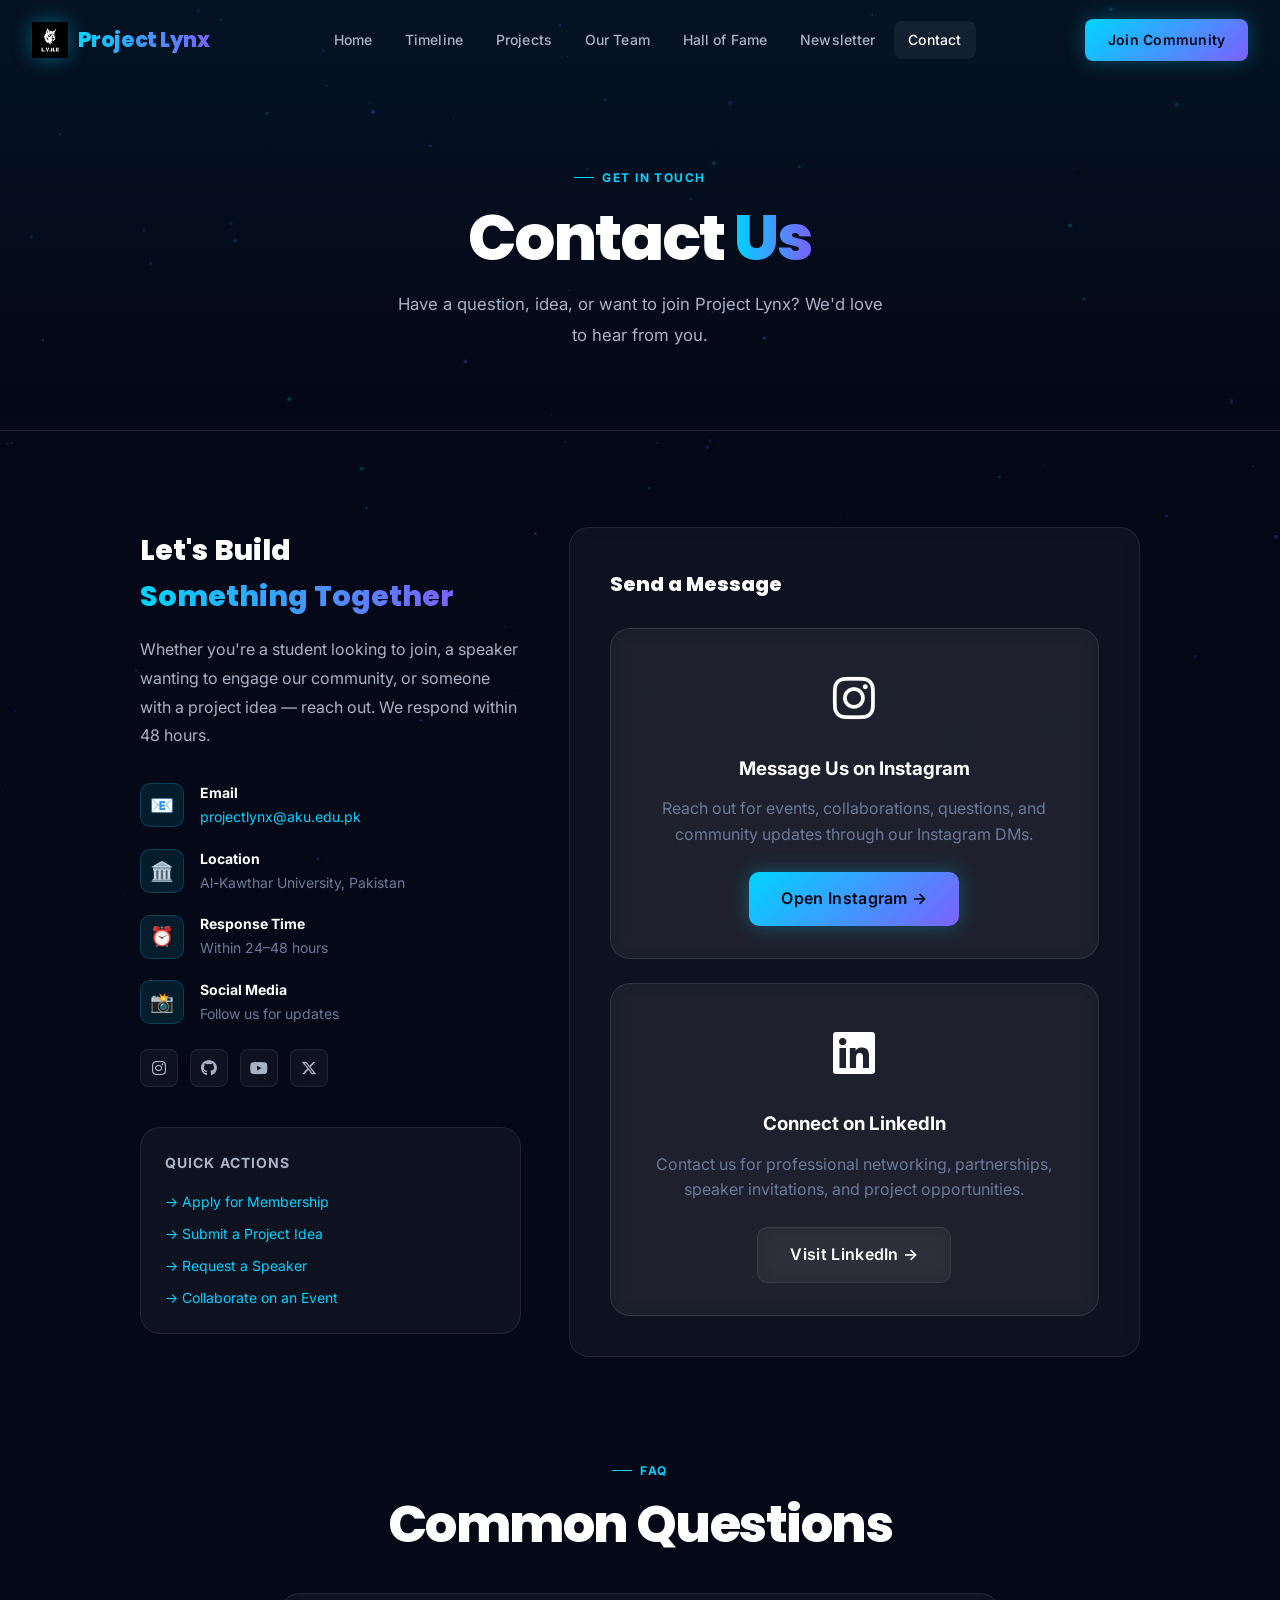
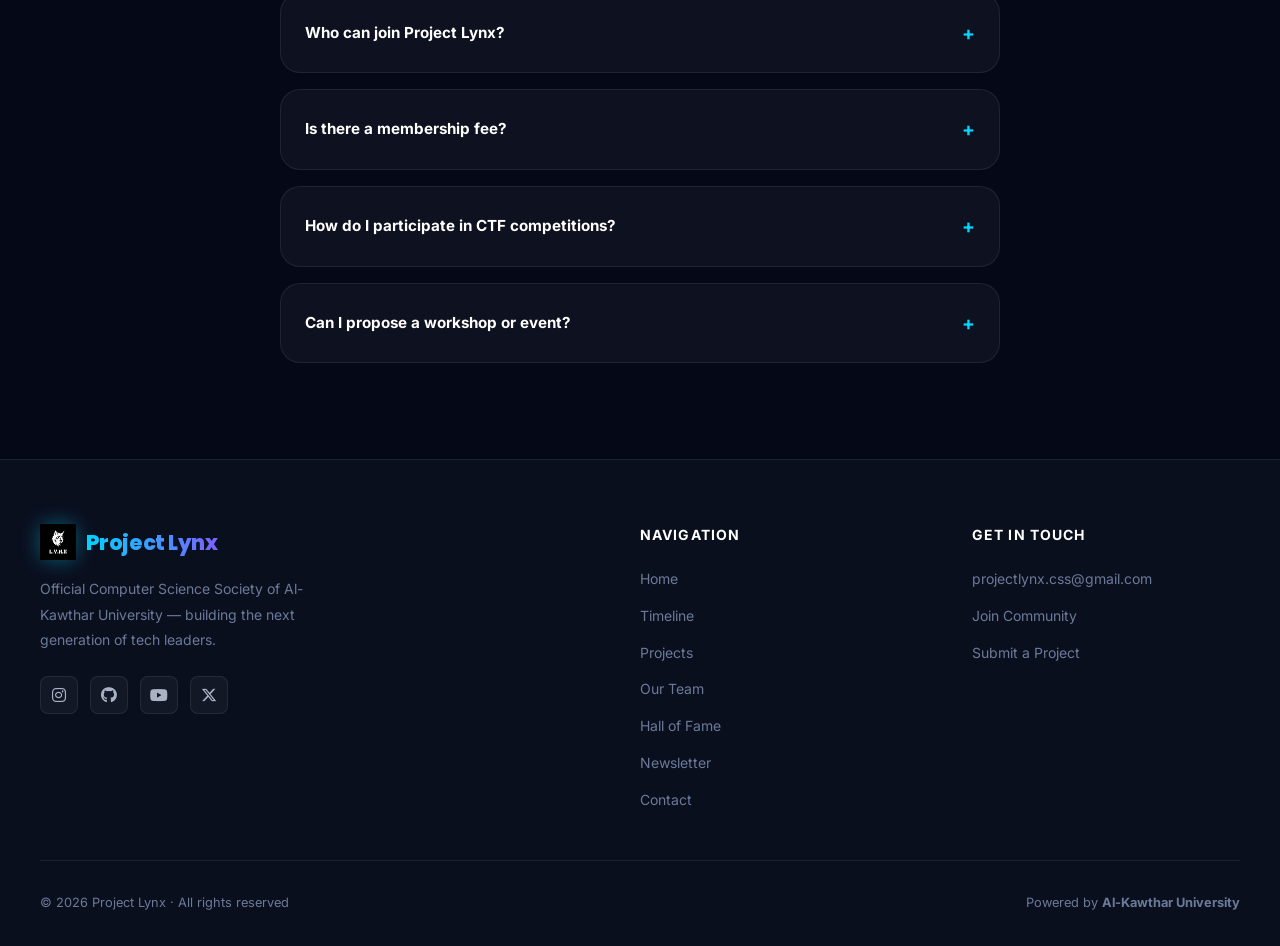
==== contact.html @ b0fbc027 "Add files via upload" ====
<!DOCTYPE html>
<html lang="en">
<head>
  <meta charset="UTF-8" />
  <meta name="viewport" content="width=device-width, initial-scale=1.0" />
  <title>Contact — Project Lynx</title>
  <meta name="description" content="Get in touch with Project Lynx — the official CS Society of Al-Kawthar University. Join the community, pitch a project, or ask a question." />
  <link rel="icon" href="favicon.ico" />
  <link rel="stylesheet" href="css/style.css" />
  <link rel="stylesheet" href="https://cdnjs.cloudflare.com/ajax/libs/font-awesome/6.5.2/css/all.min.css">
</head>
<body>
<canvas id="particles-canvas"></canvas>

<nav class="navbar" role="navigation">
  <a href="index.html" class="nav-logo">
      <div class="logo-icon"><img src="logo.png" alt="LYNX"></div>
    <span class="logo-text">Project Lynx</span></a>
  <div class="nav-links">
    <a href="index.html">Home</a>
    <a href="timeline.html">Timeline</a>
    <a href="projects.html">Projects</a>
    <a href="team.html">Our Team</a>
    <a href="hall-of-fame.html">Hall of Fame</a>
    <a href="newsletter.html">Newsletter</a>
    <a href="contact.html" class="active">Contact</a>
  </div>
  <div class="nav-cta"><a href="contact.html" class="btn btn-primary">Join Community</a></div>
  <button class="nav-toggle" aria-label="Toggle navigation"><span></span><span></span><span></span></button>
</nav>

<div class="nav-mobile">
  <a href="index.html">Home</a>
  <a href="timeline.html">Timeline</a>
  <a href="projects.html">Projects</a>
  <a href="team.html">Our Team</a>
  <a href="hall-of-fame.html">Hall of Fame</a>
  <a href="newsletter.html">Newsletter</a>
  <a href="contact.html">Contact</a>
  <a href="contact.html" class="btn btn-primary" style="margin-top:1rem;">Join Community</a>
</div>

<div class="page-hero">
  <div class="section-label" style="justify-content:center;">Get In Touch</div>
  <h1 class="section-title" style="font-size:clamp(2.5rem,6vw,4rem);">Contact <span class="gradient-text">Us</span></h1>
  <p class="section-desc" style="margin:1rem auto 0;max-width:500px;">Have a question, idea, or want to join Project Lynx? We'd love to hear from you.</p>
</div>

<section class="section">
  <div class="section-inner">
    <div class="contact-grid">

      <!-- Contact Info -->
      <div class="contact-info reveal">
        <h2>Let's Build<br/><span class="gradient-text">Something Together</span></h2>
        <p>Whether you're a student looking to join, a speaker wanting to engage our community, or someone with a project idea — reach out. We respond within 48 hours.</p>

        <div class="contact-item">
          <div class="ci-icon">📧</div>
          <div class="ci-text">
            <strong>Email</strong>
            <span><a href="mailto:projectlynx@aku.edu.pk" style="color:var(--primary);">projectlynx@aku.edu.pk</a></span>
          </div>
        </div>

        <div class="contact-item">
          <div class="ci-icon">🏛️</div>
          <div class="ci-text">
            <strong>Location</strong>
            <span>Al-Kawthar University, Pakistan</span>
          </div>
        </div>

        <div class="contact-item">
          <div class="ci-icon">⏰</div>
          <div class="ci-text">
            <strong>Response Time</strong>
            <span>Within 24–48 hours</span>
          </div>
        </div>

        <div class="contact-item">
          <div class="ci-icon">📸</div>
          <div class="ci-text">
            <strong>Social Media</strong>
            <span>Follow us for updates</span>
          </div>
        </div>

        <div style="display:flex;gap:0.75rem;margin-top:1.5rem;">
   <a href="https://instagram.com/projectlynx.css" class="social-link" aria-label="Instagram">
              <i class="fab fa-instagram"></i>
            </a>
            <a href="https://github.com/projectlynx-css" class="social-link" aria-label="GitHub">
              <i class="fab fa-github"></i>
            </a>
            <a href="https://youtube.com/@projectlynx.css" class="social-link" aria-label="YouTube">
              <i class="fab fa-youtube"></i>
            </a>
            <a href="https://x.com/projectlynx.css" class="social-link" aria-label="X / Twitter">
              <i class="fa-brands fa-x-twitter"></i>
            </a>
        </div>

        <!-- Quick links -->
        <div style="margin-top:2.5rem;padding:1.5rem;background:var(--card);border:1px solid var(--border);border-radius:var(--radius-lg);">
          <h4 style="font-size:0.875rem;font-weight:700;text-transform:uppercase;letter-spacing:0.08em;color:var(--subtext);margin-bottom:1rem;">Quick Actions</h4>
          <div style="display:flex;flex-direction:column;gap:0.6rem;">
            <a href="#" onclick="document.getElementById('department').value='Member Application'; return false;" style="font-size:0.875rem;color:var(--primary);display:flex;align-items:center;gap:0.5rem;">→ Apply for Membership</a>
            <a href="#" onclick="document.getElementById('department').value='Project Proposal'; return false;" style="font-size:0.875rem;color:var(--primary);display:flex;align-items:center;gap:0.5rem;">→ Submit a Project Idea</a>
            <a href="#" onclick="document.getElementById('department').value='Speaker Inquiry'; return false;" style="font-size:0.875rem;color:var(--primary);display:flex;align-items:center;gap:0.5rem;">→ Request a Speaker</a>
            <a href="#" onclick="document.getElementById('department').value='Event Collaboration'; return false;" style="font-size:0.875rem;color:var(--primary);display:flex;align-items:center;gap:0.5rem;">→ Collaborate on an Event</a>
          </div>
        </div>
      </div>

      <!-- Contact Form -->
      <div class="contact-form reveal">
        
        <h3 style="font-family:var(--font-display);font-size:1.25rem;font-weight:800;margin-bottom:1.75rem;">Send a Message</h3>
      <div style="display:grid;grid-template-columns:repeat(auto-fit,minmax(280px,1fr));gap:1.5rem;">

  <!-- Instagram Card -->

  <div style="
    text-align:center;
    padding:2rem;
    border-radius:20px;
    background:rgba(255,255,255,0.03);
    border:1px solid rgba(255,255,255,0.1);
    backdrop-filter:blur(10px);
  ">
    <div style="font-size:3rem;margin-bottom:1rem;">
      <i class="fa-brands fa-instagram"></i>
    </div>


<h3 style="margin-bottom:0.8rem;">
  Message Us on Instagram
</h3>

<p style="color:var(--muted);margin-bottom:1.5rem;line-height:1.6;">
  Reach out for events, collaborations, questions, and community updates through our Instagram DMs.
</p>

<a href="https://instagram.com/projectlynx.css" 
   class="btn btn-primary btn-lg" 
   target="_blank">
  Open Instagram →
</a>


  </div>

  <!-- LinkedIn Card -->

  <div style="
    text-align:center;
    padding:2rem;
    border-radius:20px;
    background:rgba(255,255,255,0.03);
    border:1px solid rgba(255,255,255,0.1);
    backdrop-filter:blur(10px);
  ">
    <div style="font-size:3rem;margin-bottom:1rem;">
      <i class="fa-brands fa-linkedin"></i>
    </div>


<h3 style="margin-bottom:0.8rem;">
  Connect on LinkedIn
</h3>

<p style="color:var(--muted);margin-bottom:1.5rem;line-height:1.6;">
  Contact us for professional networking, partnerships, speaker invitations, and project opportunities.
</p>

<a href="https://linkedin.com/in/projectlynx-css" 
   class="btn btn-secondary btn-lg" 
   target="_blank">
  Visit LinkedIn →
</a>


  </div>

</div>

      </div>

    </div>
  </div>
</section>

<!-- FAQ Section -->
<section class="section" style="padding-top:0;">
  <div class="section-inner">
    <div class="text-center" style="margin-bottom:2.5rem;">
      <div class="section-label">FAQ</div>
      <h2 class="section-title">Common Questions</h2>
    </div>
    <div style="max-width:720px;margin:0 auto;display:flex;flex-direction:column;gap:1rem;">

      <details style="background:var(--card);border:1px solid var(--border);border-radius:var(--radius-lg);padding:1.5rem;cursor:pointer;transition:var(--transition);" class="reveal">
        <summary style="font-weight:700;font-size:0.95rem;list-style:none;display:flex;justify-content:space-between;align-items:center;">Who can join Project Lynx? <span style="color:var(--primary);font-size:1.2rem;">+</span></summary>
        <p style="margin-top:1rem;color:var(--subtext);font-size:0.875rem;line-height:1.8;">Any Al-Kawthar University student interested in computer science, technology, or digital innovation is welcome — from complete beginners to experienced developers.</p>
      </details>

      <details style="background:var(--card);border:1px solid var(--border);border-radius:var(--radius-lg);padding:1.5rem;cursor:pointer;" class="reveal">
        <summary style="font-weight:700;font-size:0.95rem;list-style:none;display:flex;justify-content:space-between;align-items:center;">Is there a membership fee? <span style="color:var(--primary);font-size:1.2rem;">+</span></summary>
        <p style="margin-top:1rem;color:var(--subtext);font-size:0.875rem;line-height:1.8;">Membership is free for all Al-Kawthar University students. Some premium events may have a nominal registration fee to cover logistics.</p>
      </details>

      <details style="background:var(--card);border:1px solid var(--border);border-radius:var(--radius-lg);padding:1.5rem;cursor:pointer;" class="reveal">
        <summary style="font-weight:700;font-size:0.95rem;list-style:none;display:flex;justify-content:space-between;align-items:center;">How do I participate in CTF competitions? <span style="color:var(--primary);font-size:1.2rem;">+</span></summary>
        <p style="margin-top:1rem;color:var(--subtext);font-size:0.875rem;line-height:1.8;">Join Project Lynx and watch our announcements for the next CTF-451 season. No prior experience is needed — we run beginner-friendly workshops before every competition.</p>
      </details>

      <details style="background:var(--card);border:1px solid var(--border);border-radius:var(--radius-lg);padding:1.5rem;cursor:pointer;" class="reveal">
        <summary style="font-weight:700;font-size:0.95rem;list-style:none;display:flex;justify-content:space-between;align-items:center;">Can I propose a workshop or event? <span style="color:var(--primary);font-size:1.2rem;">+</span></summary>
        <p style="margin-top:1rem;color:var(--subtext);font-size:0.875rem;line-height:1.8;">Absolutely! Use the contact form above and select "Event Collaboration" or "Speaker Inquiry." We review all proposals and respond within 48 hours.</p>
      </details>

    </div>
  </div>
</section>

  <!-- FOOTER -->
  <footer class="footer" aria-label="Site footer">
    <div class="footer-inner">
      <div class="footer-top">
        <div class="footer-brand">
          <a href="index.html" class="nav-logo" style="margin-bottom:0.5rem;">
            <div class="logo-icon"><img src="logo.png" alt="LYNX"></div>
            <span class="logo-text">Project Lynx</span>
          </a>
          <p>Official Computer Science Society of Al-Kawthar University — building the next generation of tech leaders.
          </p>
          <div class="social-links" aria-label="Social media links">
            <a href="https://instagram.com/projectlynx.css" class="social-link" aria-label="Instagram">
              <i class="fab fa-instagram"></i>
            </a>
            <a href="https://github.com/projectlynx-css" class="social-link" aria-label="GitHub">
              <i class="fab fa-github"></i>
            </a>
            <a href="https://youtube.com/@projectlynx.css" class="social-link" aria-label="YouTube">
              <i class="fab fa-youtube"></i>
            </a>
            <a href="https://x.com/projectlynx.css" class="social-link" aria-label="X / Twitter">
              <i class="fa-brands fa-x-twitter"></i>
            </a>
          </div>
        </div>
        <div class="footer-col">
          <h4>Navigation</h4>
          <ul>
            <li><a href="index.html">Home</a></li>
            <li><a href="timeline.html">Timeline</a></li>
            <li><a href="projects.html">Projects</a></li>
            <li><a href="team.html">Our Team</a></li>
            <li><a href="hall-of-fame.html">Hall of Fame</a></li>
            <li><a href="newsletter.html">Newsletter</a></li>
            <li><a href="contact.html">Contact</a></li>
          </ul>
        </div>
        <div class="footer-col">
          <h4>Get In Touch</h4>
          <ul>
            <li><a href="mailto:projectlynx.css@gmail.com">projectlynx.css@gmail.com</a></li>
            <li><a href="contact.html">Join Community</a></li>
            <li><a href="contact.html">Submit a Project</a></li>
          </ul>
        </div>
      </div>
      <div class="footer-bottom">
        <p>© 2026 Project Lynx · All rights reserved</p>
        <p>Powered by <strong>Al-Kawthar University</strong></p>
      </div>
    </div>
  </footer>

  <script src="js/script.js"></script>
</body>

</html>
---- css/style.css ----
@import url('https://fonts.googleapis.com/css2?family=Inter:wght@300;400;500;600;700;800;900&family=Poppins:wght@300;400;500;600;700;800;900&display=swap');

/* ===== CSS VARIABLES ===== */
:root {
  --primary: #00D4FF;
  --secondary: #7B61FF;
  --accent: #00FFC8;
  --bg: #050816;
  --bg-2: #0a0f1e;
  --bg-3: #0d1530;
  --card: rgba(255, 255, 255, 0.04);
  --card-hover: rgba(255, 255, 255, 0.08);
  --border: rgba(255, 255, 255, 0.08);
  --border-hover: rgba(0, 212, 255, 0.3);
  --text: #FFFFFF;
  --subtext: #AAB3C5;
  --muted: #6b7a99;
  --font-main: 'Inter', sans-serif;
  --font-display: 'Poppins', sans-serif;
  --radius: 12px;
  --radius-lg: 20px;
  --shadow-glow: 0 0 40px rgba(0, 212, 255, 0.15);
  --shadow-purple: 0 0 40px rgba(123, 97, 255, 0.15);
  --transition: all 0.3s cubic-bezier(0.4, 0, 0.2, 1);
}

/* ===== RESET & BASE ===== */
*, *::before, *::after { box-sizing: border-box; margin: 0; padding: 0; }

html { scroll-behavior: smooth; font-size: 16px; }

body {
  font-family: var(--font-main);
  background-color: var(--bg);
  color: var(--text);
  line-height: 1.6;
  overflow-x: hidden;
  -webkit-font-smoothing: antialiased;
}

::selection { background: rgba(0, 212, 255, 0.3); color: var(--text); }

a { 
  text-decoration: none; color: inherit;
 }
img { max-width: 100%; display: block; }
ul { list-style: none; }

/* ===== SCROLLBAR ===== */
::-webkit-scrollbar { width: 6px; }
::-webkit-scrollbar-track { background: var(--bg); }
::-webkit-scrollbar-thumb { background: var(--secondary); border-radius: 3px; }

/* ===== PARTICLES CANVAS ===== */
#particles-canvas {
  position: fixed;
  top: 0; left: 0;
  width: 100%; height: 100%;
  pointer-events: none;
  z-index: 0;
  opacity: 0.4;
}

/* ===== NAVBAR ===== */
.navbar {
  position: fixed;
  top: 0; left: 0; right: 0;
  z-index: 1000;
  padding: 1.2rem 2rem;
  display: flex;
  align-items: center;
  justify-content: space-between;
  transition: var(--transition);
}

.navbar.scrolled {
  background: rgba(5, 8, 22, 0.85);
  backdrop-filter: blur(20px);
  -webkit-backdrop-filter: blur(20px);
  border-bottom: 1px solid var(--border);
  padding: 0.8rem 2rem;
  box-shadow: 0 4px 30px rgba(0, 0, 0, 0.4);
}

.nav-logo {
  display: flex;
  align-items: center;
  gap: 0.6rem;
  font-family: var(--font-display);
  font-weight: 800;
  font-size: 1.3rem;
  letter-spacing: -0.02em;
}

.logo-icon {
  width: 36px; height: 36px;
  background: linear-gradient(135deg, var(--primary), var(--secondary));
  border-radius: 8px;
  display: flex;
  align-items: center;
  justify-content: center;
  font-size: 1.1rem;
  box-shadow: 0 0 20px rgba(0, 212, 255, 0.4);
}

.logo-text { background: linear-gradient(90deg, var(--primary), var(--secondary)); -webkit-background-clip: text; -webkit-text-fill-color: transparent; background-clip: text; }

.nav-links {
  display: flex;
  align-items: center;
  gap: 0.25rem;
}

.nav-links a {
  padding: 0.5rem 0.9rem;
  border-radius: 8px;
  font-size: 0.875rem;
  font-weight: 500;
  color: var(--subtext);
  transition: var(--transition);
  letter-spacing: 0.01em;
}

.nav-links a:hover, .nav-links a.active {
  color: var(--text);
  background: rgba(255, 255, 255, 0.06);
}

.nav-cta {
  display: flex;
  align-items: center;
  gap: 1rem;
}

.btn { display: inline-flex; align-items: center; justify-content: center; gap: 0.5rem; padding: 0.6rem 1.4rem; border-radius: 8px; font-weight: 600; font-size: 0.875rem; cursor: pointer; transition: var(--transition); border: none; font-family: var(--font-main); letter-spacing: 0.02em; }

.btn-primary {
  background: linear-gradient(135deg, var(--primary), var(--secondary));
  color: var(--bg);
  box-shadow: 0 0 20px rgba(0, 212, 255, 0.3);
}
.btn-primary:hover { transform: translateY(-2px); box-shadow: 0 0 30px rgba(0, 212, 255, 0.5); }

.btn-secondary { background: var(--card); color: var(--text); border: 1px solid var(--border); backdrop-filter: blur(10px); }
.btn-secondary:hover { background: var(--card-hover); border-color: var(--border-hover); transform: translateY(-2px); }

.btn-outline { background: transparent; color: var(--primary); border: 1px solid var(--primary); }
.btn-outline:hover { background: rgba(0, 212, 255, 0.1); transform: translateY(-2px); }

.btn-lg { padding: 0.9rem 2rem; font-size: 1rem; border-radius: 10px; }
.btn-sm { padding: 0.4rem 0.9rem; font-size: 0.8rem; }

/* Hamburger */
.nav-toggle { display: none; flex-direction: column; gap: 5px; cursor: pointer; padding: 4px; z-index: 1001; }
.nav-toggle span { width: 24px; height: 2px; background: var(--text); border-radius: 2px; transition: var(--transition); display: block; }
.nav-toggle.active span:nth-child(1) { transform: rotate(45deg) translate(5px, 5px); }
.nav-toggle.active span:nth-child(2) { opacity: 0; }
.nav-toggle.active span:nth-child(3) { transform: rotate(-45deg) translate(5px, -5px); }

.nav-mobile {
  display: none;
  position: fixed;
  top: 0; left: 0; right: 0; bottom: 0;
  background: rgba(5, 8, 22, 0.97);
  backdrop-filter: blur(20px);
  z-index: 999;
  flex-direction: column;
  align-items: center;
  justify-content: center;
  gap: 1.5rem;
  padding: 2rem;
}
.nav-mobile.open { display: flex; }
.nav-mobile a { font-size: 1.5rem; font-weight: 600; color: var(--subtext); transition: var(--transition); }
.nav-mobile a:hover { color: var(--primary); }

/* ===== HERO ===== */
.hero {
  position: relative;
  min-height: 100vh;
  display: flex;
  align-items: center;
  justify-content: center;
  overflow: hidden;
  padding: 8rem 2rem 4rem;
}

.hero-bg {
  position: absolute;
  inset: 0;
  z-index: 1;
}

.hero-gradient {
  position: absolute;
  inset: 0;
  background:
    radial-gradient(ellipse 80% 60% at 50% 0%, rgba(0, 212, 255, 0.12) 0%, transparent 60%),
    radial-gradient(ellipse 50% 50% at 80% 50%, rgba(123, 97, 255, 0.1) 0%, transparent 50%),
    radial-gradient(ellipse 50% 50% at 20% 80%, rgba(0, 255, 200, 0.06) 0%, transparent 50%);
}

.hero-grid {
  position: absolute;
  inset: 0;
  background-image:
    linear-gradient(rgba(0, 212, 255, 0.03) 1px, transparent 1px),
    linear-gradient(90deg, rgba(0, 212, 255, 0.03) 1px, transparent 1px);
  background-size: 60px 60px;
  mask-image: radial-gradient(ellipse 80% 70% at 50% 50%, black 0%, transparent 100%);
}

.hero-content {
  position: relative;
  z-index: 2;
  text-align: center;
  max-width: 900px;
  margin: 0 auto;
}

.hero-badge {
  display: inline-flex;
  align-items: center;
  gap: 0.5rem;
  padding: 0.4rem 1rem;
  background: rgba(0, 212, 255, 0.1);
  border: 1px solid rgba(0, 212, 255, 0.25);
  border-radius: 100px;
  font-size: 0.8rem;
  font-weight: 600;
  color: var(--primary);
  letter-spacing: 0.06em;
  text-transform: uppercase;
  margin-bottom: 2rem;
}

.hero-badge span { width: 6px; height: 6px; background: var(--primary); border-radius: 50%; animation: pulse 2s infinite; }

.hero-title {
  font-family: var(--font-display);
  font-size: clamp(3.5rem, 10vw, 7.5rem);
  font-weight: 900;
  line-height: 0.95;
  letter-spacing: -0.04em;
  margin-bottom: 1.5rem;
}

.hero-title .gradient-text {
  background: linear-gradient(90deg, var(--primary) 0%, var(--secondary) 50%, var(--accent) 100%);
  -webkit-background-clip: text;
  -webkit-text-fill-color: transparent;
  background-clip: text;
}

.hero-subtitle {
  font-size: 1.1rem;
  font-weight: 500;
  color: var(--primary);
  letter-spacing: 0.08em;
  text-transform: uppercase;
  margin-bottom: 1.2rem;
}

.hero-desc {
  font-size: 1.05rem;
  color: var(--subtext);
  max-width: 640px;
  margin: 0 auto 2.5rem;
  line-height: 1.8;
}

.hero-buttons { display: flex; gap: 1rem; justify-content: center; flex-wrap: wrap; margin-bottom: 4rem; }

.hero-stats {
  display: flex;
  gap: 3rem;
  justify-content: center;
  flex-wrap: wrap;
  padding-top: 2rem;
  border-top: 1px solid var(--border);
}

.hero-stat { text-align: center; }
.hero-stat .stat-num { font-family: var(--font-display); font-size: 2rem; font-weight: 800; color: var(--primary); }
.hero-stat .stat-label { font-size: 0.8rem; color: var(--muted); text-transform: uppercase; letter-spacing: 0.08em; }

/* ===== SECTION COMMONS ===== */
.section { position: relative; z-index: 1; padding: 6rem 2rem; }
.section-inner { max-width: 1200px; margin: 0 auto; }

.section-label {
  display: inline-flex;
  align-items: center;
  gap: 0.5rem;
  font-size: 0.75rem;
  font-weight: 700;
  letter-spacing: 0.12em;
  text-transform: uppercase;
  color: var(--primary);
  margin-bottom: 1rem;
}
.section-label::before { content: ''; width: 20px; height: 1px; background: var(--primary); }

.section-title {
  font-family: var(--font-display);
  font-size: clamp(2rem, 5vw, 3.2rem);
  font-weight: 800;
  line-height: 1.1;
  letter-spacing: -0.03em;
  margin-bottom: 1rem;
}

.section-desc { font-size: 1.05rem; color: var(--subtext); max-width: 600px; line-height: 1.8; }
.text-center { text-align: center; }
.text-center .section-desc { margin: 0 auto; }
.text-center .section-label { margin: 0 auto 1rem; }

.gradient-text { background: linear-gradient(90deg, var(--primary), var(--secondary)); -webkit-background-clip: text; -webkit-text-fill-color: transparent; background-clip: text; }

/* ===== GLASS CARD ===== */
.glass-card {
  background: var(--card);
  border: 1px solid var(--border);
  border-radius: var(--radius-lg);
  backdrop-filter: blur(10px);
  -webkit-backdrop-filter: blur(10px);
  transition: var(--transition);
  overflow: hidden;
}

.glass-card:hover {
  background: var(--card-hover);
  border-color: var(--border-hover);
  transform: translateY(-4px);
  box-shadow: var(--shadow-glow);
}

/* ===== ABOUT SECTION ===== */
.about-grid { display: grid; grid-template-columns: 1fr 1fr; gap: 4rem; align-items: center; }
.about-text p { color: var(--subtext); line-height: 1.9; margin-bottom: 1.2rem; font-size: 1.02rem; }
.about-visual { position: relative; }

.about-card {
  padding: 2rem;
  background: var(--card);
  border: 1px solid var(--border);
  border-radius: var(--radius-lg);
  backdrop-filter: blur(10px);
}

.about-icon-grid { display: grid; grid-template-columns: 1fr 1fr; gap: 1rem; }

.about-icon-item {
  display: flex;
  align-items: center;
  gap: 0.8rem;
  padding: 1rem;
  background: rgba(255, 255, 255, 0.03);
  border: 1px solid var(--border);
  border-radius: var(--radius);
  font-size: 0.875rem;
  font-weight: 500;
  transition: var(--transition);
}
.about-icon-item:hover { border-color: var(--border-hover); background: rgba(0, 212, 255, 0.05); }
.about-icon-item .icon { font-size: 1.4rem; }

/* ===== VISION MISSION ===== */
.vm-grid { display: grid; grid-template-columns: 1fr 1fr; gap: 1.5rem; }

.vm-card {
  padding: 2.5rem;
  position: relative;
  overflow: hidden;
}

.vm-card::before {
  content: '';
  position: absolute;
  top: 0; left: 0; right: 0;
  height: 3px;
}

.vm-card.vision::before { background: linear-gradient(90deg, var(--primary), var(--secondary)); }
.vm-card.mission::before { background: linear-gradient(90deg, var(--secondary), var(--accent)); }

.vm-icon { font-size: 2.5rem; margin-bottom: 1.2rem; }
.vm-card h3 { font-family: var(--font-display); font-size: 1.4rem; font-weight: 700; margin-bottom: 1rem; }
.vm-card p { color: var(--subtext); line-height: 1.8; }

/* ===== EVENT SECTION ===== */
.event-card {
  display: grid;
  grid-template-columns: 1fr 1fr;
  gap: 0;
  border-radius: var(--radius-lg);
  overflow: hidden;
  background: var(--card);
  border: 1px solid var(--border);
  max-width: 900px;
  margin: 0 auto;
  position: relative;
}

.event-card::before {
  content: '';
  position: absolute;
  inset: 0;
  background: linear-gradient(135deg, rgba(0, 212, 255, 0.05), rgba(123, 97, 255, 0.05));
  pointer-events: none;
}

.event-info { padding: 3rem; }
.event-badge {
  display: inline-flex;
  align-items: center;
  gap: 0.4rem;
  padding: 0.3rem 0.8rem;
  background: rgba(0, 255, 200, 0.1);
  border: 1px solid rgba(0, 255, 200, 0.3);
  border-radius: 100px;
  font-size: 0.75rem;
  font-weight: 700;
  color: var(--accent);
  letter-spacing: 0.06em;
  text-transform: uppercase;
  margin-bottom: 1.2rem;
}
.event-badge::before { content: ''; width: 6px; height: 6px; background: var(--accent); border-radius: 50%; animation: pulse 1.5s infinite; }

.event-info h2 { font-family: var(--font-display); font-size: 1.8rem; font-weight: 800; margin-bottom: 1rem; line-height: 1.2; }
.event-meta { display: flex; flex-direction: column; gap: 0.5rem; margin-bottom: 1.5rem; }
.event-meta-item { display: flex; align-items: center; gap: 0.5rem; font-size: 0.875rem; color: var(--subtext); }
.event-meta-item .mi { color: var(--primary); font-size: 1rem; }

.event-topics { display: flex; flex-wrap: wrap; gap: 0.5rem; margin-bottom: 2rem; }
.topic-tag { padding: 0.3rem 0.8rem; background: rgba(123, 97, 255, 0.1); border: 1px solid rgba(123, 97, 255, 0.25); border-radius: 100px; font-size: 0.78rem; font-weight: 600; color: #a89dff; }

.event-visual {
  background: linear-gradient(135deg, rgba(0, 212, 255, 0.08), rgba(123, 97, 255, 0.12));
  padding: 3rem 2rem;
  display: flex;
  flex-direction: column;
  align-items: center;
  justify-content: center;
  gap: 1.5rem;
  border-left: 1px solid var(--border);
}

.countdown-label { font-size: 0.75rem; font-weight: 700; letter-spacing: 0.1em; text-transform: uppercase; color: var(--muted); }

.countdown { display: grid; grid-template-columns: repeat(4, 1fr); gap: 0.75rem; }

.countdown-item {
  text-align: center;
  background: rgba(0, 0, 0, 0.3);
  border: 1px solid var(--border);
  border-radius: var(--radius);
  padding: 0.75rem 0.5rem;
}

.countdown-item .num {
  font-family: var(--font-display);
  font-size: 2rem;
  font-weight: 800;
  color: var(--primary);
  display: block;
  line-height: 1;
}

.countdown-item .unit { font-size: 0.65rem; color: var(--muted); text-transform: uppercase; letter-spacing: 0.08em; margin-top: 0.25rem; display: block; }

/* ===== DOMAINS ===== */
.domains-grid { display: grid; grid-template-columns: repeat(3, 1fr); gap: 1.2rem; }

.domain-card {
  padding: 2rem;
  background: var(--card);
  border: 1px solid var(--border);
  border-radius: var(--radius-lg);
  transition: var(--transition);
  cursor: default;
  position: relative;
  overflow: hidden;
}

.domain-card::after {
  content: '';
  position: absolute;
  bottom: 0; left: 0; right: 0;
  height: 2px;
  background: linear-gradient(90deg, var(--primary), var(--secondary));
  transform: scaleX(0);
  transition: var(--transition);
  transform-origin: left;
}

.domain-card:hover::after { transform: scaleX(1); }

.domain-card:hover {
  background: var(--card-hover);
  border-color: var(--border-hover);
  transform: translateY(-6px);
  box-shadow: 0 20px 60px rgba(0, 212, 255, 0.1);
}

.domain-icon { font-size: 2.4rem; margin-bottom: 1rem; }
.domain-card h3 { font-family: var(--font-display); font-size: 1.15rem; font-weight: 700; margin-bottom: 0.75rem; }
.domain-tags { display: flex; flex-wrap: wrap; gap: 0.4rem; }
.domain-tag { font-size: 0.75rem; color: var(--muted); padding: 0.2rem 0.6rem; background: rgba(255,255,255,0.03); border: 1px solid var(--border); border-radius: 100px; }

/* ===== PROJECTS ===== */
.projects-grid { display: grid; grid-template-columns: repeat(2, 1fr); gap: 1.5rem; }

.project-card {
  background: var(--card);
  border: 1px solid var(--border);
  border-radius: var(--radius-lg);
  overflow: hidden;
  transition: var(--transition);
}
.project-card:hover { border-color: var(--border-hover); transform: translateY(-4px); box-shadow: var(--shadow-glow); }

.project-thumb {
  height: 200px;
  background: linear-gradient(135deg, rgba(0, 212, 255, 0.08), rgba(123, 97, 255, 0.12));
  display: flex;
  align-items: center;
  justify-content: center;
  font-size: 4rem;
  border-bottom: 1px solid var(--border);
  position: relative;
  overflow: hidden;
}

.project-thumb::before {
  content: '';
  position: absolute;
  inset: 0;
  background: linear-gradient(135deg, transparent 60%, rgba(0,212,255,0.05));
}

.project-body { padding: 1.75rem; }
.project-body h3 { font-family: var(--font-display); font-size: 1.15rem; font-weight: 700; margin-bottom: 0.5rem; }
.project-body p { font-size: 0.875rem; color: var(--subtext); line-height: 1.7; margin-bottom: 1.2rem; }
.project-stack { display: flex; flex-wrap: wrap; gap: 0.4rem; margin-bottom: 1.2rem; }
.stack-badge { font-size: 0.72rem; font-weight: 600; padding: 0.2rem 0.6rem; border-radius: 100px; }
.stack-badge.py { background: rgba(0,212,255,0.1); color: var(--primary); border: 1px solid rgba(0,212,255,0.2); }
.stack-badge.js { background: rgba(123,97,255,0.1); color: #a89dff; border: 1px solid rgba(123,97,255,0.2); }
.stack-badge.ac { background: rgba(0,255,200,0.1); color: var(--accent); border: 1px solid rgba(0,255,200,0.2); }

/* ===== STATS ===== */
.stats-section {
  padding: 5rem 2rem;
  background: linear-gradient(180deg, transparent, rgba(0,212,255,0.03), transparent);
  border-top: 1px solid var(--border);
  border-bottom: 1px solid var(--border);
}

.stats-grid { display: grid; grid-template-columns: repeat(5, 1fr); gap: 2rem; max-width: 1100px; margin: 0 auto; }

.stat-item { text-align: center; }
.stat-num-big {
  font-family: var(--font-display);
  font-size: 3.2rem;
  font-weight: 900;
  background: linear-gradient(135deg, var(--primary), var(--secondary));
  -webkit-background-clip: text;
  -webkit-text-fill-color: transparent;
  background-clip: text;
  line-height: 1;
  margin-bottom: 0.5rem;
}
.stat-label-big { font-size: 0.875rem; color: var(--subtext); font-weight: 500; }

/* ===== ACHIEVEMENT BANNER ===== */
.achievement-banner {
  background: linear-gradient(135deg, rgba(0, 212, 255, 0.08), rgba(123, 97, 255, 0.08));
  border: 1px solid rgba(0, 212, 255, 0.2);
  border-radius: var(--radius-lg);
  padding: 3rem;
  text-align: center;
  position: relative;
  overflow: hidden;
  max-width: 800px;
  margin: 0 auto;
}

.achievement-banner::before {
  content: '';
  position: absolute;
  top: -50%;
  left: 50%;
  transform: translateX(-50%);
  width: 400px;
  height: 300px;
  background: radial-gradient(ellipse, rgba(0, 212, 255, 0.12), transparent 70%);
  pointer-events: none;
}

.achievement-emoji { font-size: 3rem; margin-bottom: 1rem; display: block; }
.achievement-banner h2 { font-family: var(--font-display); font-size: 1.8rem; font-weight: 800; margin-bottom: 0.5rem; }
.achievement-banner p { color: var(--subtext); margin-bottom: 2rem; }
.achievement-stats { display: flex; justify-content: center; gap: 3rem; flex-wrap: wrap; }
.ach-stat { text-align: center; }
.ach-num { font-family: var(--font-display); font-size: 2rem; font-weight: 800; color: var(--accent); }
.ach-label { font-size: 0.8rem; color: var(--muted); }

/* ===== FOOTER ===== */
.footer {
  background: var(--bg-2);
  border-top: 1px solid var(--border);
  padding: 4rem 2rem 2rem;
  position: relative;
  z-index: 1;
}

.footer-inner { max-width: 1200px; margin: 0 auto; }

.footer-top {
  display: grid;
  grid-template-columns: 2fr 1fr 1fr;
  gap: 4rem;
  margin-bottom: 3rem;
}

.footer-brand p { color: var(--muted); font-size: 0.875rem; line-height: 1.8; margin: 1rem 0 1.5rem; max-width: 300px; }

.social-links { display: flex; gap: 0.75rem; }
.social-link {
  width: 38px; height: 38px;
  background: var(--card);
  border: 1px solid var(--border);
  border-radius: 8px;
  display: flex;
  align-items: center;
  justify-content: center;
  font-size: 1rem;
  transition: var(--transition);
  color: var(--subtext);
}
.social-link:hover { background: rgba(0, 212, 255, 0.1); border-color: rgba(0, 212, 255, 0.3); color: var(--primary); transform: translateY(-2px); }

.footer-col h4 { font-weight: 700; font-size: 0.875rem; margin-bottom: 1.2rem; color: var(--text); text-transform: uppercase; letter-spacing: 0.08em; }
.footer-col ul { display: flex; flex-direction: column; gap: 0.7rem; }
.footer-col ul li a { font-size: 0.875rem; color: var(--muted); transition: var(--transition); }
.footer-col ul li a:hover { color: var(--primary); }

.footer-bottom { border-top: 1px solid var(--border); padding-top: 2rem; display: flex; justify-content: space-between; align-items: center; flex-wrap: wrap; gap: 1rem; }
.footer-bottom p { font-size: 0.8rem; color: var(--muted); }
.footer-bottom a { color: var(--primary); }

/* ===== TIMELINE PAGE ===== */
.page-hero {
  padding: 10rem 2rem 5rem;
  text-align: center;
  background: linear-gradient(180deg, rgba(0,212,255,0.06), transparent);
  border-bottom: 1px solid var(--border);
  position: relative;
  z-index: 1;
}

.timeline-wrapper { position: relative; max-width: 800px; margin: 0 auto; padding: 2rem 0; }

.timeline-line {
  position: absolute;
  left: 50%;
  top: 0; bottom: 0;
  width: 2px;
  background: linear-gradient(180deg, var(--primary), var(--secondary), var(--accent));
  transform: translateX(-50%);
  opacity: 0.4;
}

.timeline-item {
  position: relative;
  display: grid;
  grid-template-columns: 1fr auto 1fr;
  gap: 0;
  margin-bottom: 3rem;
  align-items: start;
}

.timeline-item:nth-child(even) .tl-content { grid-column: 3; grid-row: 1; }
.timeline-item:nth-child(even) .tl-dot { grid-column: 2; }
.timeline-item:nth-child(even) .tl-spacer { grid-column: 1; }

.tl-spacer { min-height: 1px; }

.tl-dot {
  width: 16px; height: 16px;
  background: var(--bg);
  border: 2px solid var(--primary);
  border-radius: 50%;
  margin: 1.5rem 1.5rem 0;
  position: relative;
  z-index: 2;
  box-shadow: 0 0 12px rgba(0, 212, 255, 0.5);
  flex-shrink: 0;
}

.tl-content {
  background: var(--card);
  border: 1px solid var(--border);
  border-radius: var(--radius-lg);
  padding: 1.75rem;
  transition: var(--transition);
  grid-column: 1;
}

.tl-content:hover { border-color: var(--border-hover); background: var(--card-hover); transform: translateY(-2px); }

.tl-date { font-size: 0.75rem; font-weight: 700; color: var(--primary); letter-spacing: 0.08em; text-transform: uppercase; margin-bottom: 0.5rem; }
.tl-content h3 { font-family: var(--font-display); font-size: 1.1rem; font-weight: 700; margin-bottom: 0.75rem; }
.tl-content p { font-size: 0.875rem; color: var(--subtext); line-height: 1.7; margin-bottom: 1rem; }

.tl-winners { margin-top: 0.75rem; }
.tl-winners h4 { font-size: 0.8rem; font-weight: 700; color: var(--accent); text-transform: uppercase; letter-spacing: 0.08em; margin-bottom: 0.5rem; }
.winner-item { display: flex; align-items: center; gap: 0.5rem; font-size: 0.825rem; color: var(--subtext); margin-bottom: 0.3rem; }
.winner-item::before { content: '🏆'; font-size: 0.9rem; }

.tl-speaker { display: flex; align-items: center; gap: 0.75rem; margin-top: 0.75rem; padding: 0.75rem; background: rgba(0,0,0,0.2); border-radius: var(--radius); }
.speaker-avatar { width: 36px; height: 36px; background: linear-gradient(135deg, var(--primary), var(--secondary)); border-radius: 50%; display: flex; align-items: center; justify-content: center; font-size: 1rem; flex-shrink: 0; }
.speaker-info { font-size: 0.8rem; color: var(--subtext); }
.speaker-info strong { color: var(--text); display: block; }

/* ===== TEAM PAGE ===== */
.team-grid { display: grid; grid-template-columns: repeat(3, 1fr); gap: 1.5rem; }

.team-card {
  background: var(--card);
  border: 1px solid var(--border);
  border-radius: var(--radius-lg);
  overflow: hidden;
  transition: var(--transition);
  text-align: center;
}
.team-card:hover { border-color: var(--border-hover); transform: translateY(-6px); box-shadow: var(--shadow-glow); }

.team-photo {
  height: 180px;
  background: linear-gradient(135deg, rgba(0,212,255,0.1), rgba(123,97,255,0.15));
  display: flex;
  align-items: center;
  justify-content: center;
  font-size: 4.5rem;
  position: relative;
  overflow: hidden;
}

.team-photo::after {
  content: '';
  position: absolute;
  bottom: 0; left: 0; right: 0;
  height: 50%;
  background: linear-gradient(to top, var(--card), transparent);
}
.date{
  color: yellow;
  text-align: center;
  font-family: 'Courier New', Courier, monospace;
  margin-bottom: 10px;
}
.team-body { padding: 1.5rem; }
.team-body h3 { font-family: var(--font-display); font-size: 1.1rem; font-weight: 700; margin-bottom: 0.3rem; }
.team-role { font-size: 0.8rem; font-weight: 600; color: var(--primary); text-transform: uppercase; letter-spacing: 0.08em; margin-bottom: 0.75rem; }
.team-bio { font-size: 0.825rem; color: var(--muted); line-height: 1.6; margin-bottom: 1.2rem; }
.team-links { display: flex; justify-content: center; gap: 0.75rem; }
.team-link { padding: 0.4rem 0.9rem; background: var(--card); border: 1px solid var(--border); border-radius: 6px; font-size: 0.8rem; font-weight: 600; color: var(--subtext); transition: var(--transition); display: flex; align-items: center; gap: 0.3rem; }
.team-link:hover { border-color: var(--border-hover); color: var(--primary); }

/* ===== HALL OF FAME ===== */
.hof-grid { display: grid; grid-template-columns: repeat(2, 1fr); gap: 1.5rem; }

.hof-card {
  background: var(--card);
  border: 1px solid var(--border);
  border-radius: var(--radius-lg);
  padding: 2rem;
  display: flex;
  align-items: flex-start;
  gap: 1.5rem;
  transition: var(--transition);
  position: relative;
  overflow: hidden;
}

.hof-card::before {
  content: '';
  position: absolute;
  top: 0; left: 0; right: 0;
  height: 2px;
  background: linear-gradient(90deg, #FFD700, #FFA500);
}

.hof-card:hover { border-color: rgba(255, 215, 0, 0.3); transform: translateY(-4px); box-shadow: 0 20px 60px rgba(255, 215, 0, 0.08); }

.hof-trophy {
  font-size: 3rem;
  animation: trophy-bounce 3s ease-in-out infinite;
  flex-shrink: 0;
}

@keyframes trophy-bounce {
  0%, 100% { transform: translateY(0) rotate(-5deg); }
  50% { transform: translateY(-5px) rotate(5deg); }
}

.hof-info h3 { font-family: var(--font-display); font-size: 1.2rem; font-weight: 800; margin-bottom: 0.4rem; }
.hof-achievement { font-size: 0.9rem; color: var(--subtext); margin-bottom: 0.75rem; line-height: 1.6; }
.hof-badge { display: inline-flex; align-items: center; gap: 0.4rem; padding: 0.3rem 0.75rem; background: rgba(255, 215, 0, 0.1); border: 1px solid rgba(255, 215, 0, 0.25); border-radius: 100px; font-size: 0.75rem; font-weight: 700; color: #FFD700; }

/* ===== NEWSLETTER PAGE ===== */
.terminal {
  max-width: 700px;
  margin: 0 auto;
  background: #0a0d1a;
  border: 1px solid rgba(0, 212, 255, 0.2);
  border-radius: var(--radius-lg);
  overflow: hidden;
  box-shadow: 0 0 60px rgba(0, 212, 255, 0.1);
}

.terminal-bar {
  background: rgba(0,212,255,0.06);
  border-bottom: 1px solid rgba(0,212,255,0.1);
  padding: 0.75rem 1.25rem;
  display: flex;
  align-items: center;
  gap: 0.5rem;
}

.t-dot { width: 12px; height: 12px; border-radius: 50%; }
.t-dot.red { background: #FF5F56; }
.t-dot.yellow { background: #FFBD2E; }
.t-dot.green { background: #27C93F; }

.terminal-title { font-size: 0.8rem; color: var(--muted); margin-left: 0.5rem; font-family: 'Courier New', monospace; }

.terminal-body { padding: 2rem; font-family: 'Courier New', monospace; font-size: 0.9rem; min-height: 300px; }

.t-line { margin-bottom: 0.5rem; line-height: 1.8; }
.t-prompt { color: var(--primary); }
.t-cmd { color: var(--accent); }
.t-comment { color: var(--muted); }
.t-output { color: #aaffcc; }
.t-warn { color: #FFD700; }
.t-error { color: #FF6B6B; }

.cursor {
  display: inline-block;
  width: 10px; height: 1.1em;
  background: var(--primary);
  animation: blink 1s step-end infinite;
  vertical-align: text-bottom;
}

@keyframes blink { 50% { opacity: 0; } }

/* ===== CONTACT PAGE ===== */
.contact-grid { display: grid; grid-template-columns: 1fr 1.5fr; gap: 3rem; max-width: 1000px; margin: 0 auto; }

.contact-info h2 { font-family: var(--font-display); font-size: 1.8rem; font-weight: 800; margin-bottom: 1rem; }
.contact-info p { color: var(--subtext); line-height: 1.8; margin-bottom: 2rem; }

.contact-item { display: flex; align-items: center; gap: 1rem; margin-bottom: 1.2rem; }
.ci-icon { width: 44px; height: 44px; background: rgba(0,212,255,0.1); border: 1px solid rgba(0,212,255,0.2); border-radius: 10px; display: flex; align-items: center; justify-content: center; font-size: 1.2rem; flex-shrink: 0; }
.ci-text { font-size: 0.875rem; }
.ci-text strong { display: block; color: var(--text); margin-bottom: 0.1rem; }
.ci-text span { color: var(--muted); }

.contact-form {
  background: var(--card);
  border: 1px solid var(--border);
  border-radius: var(--radius-lg);
  padding: 2.5rem;
  backdrop-filter: blur(10px);
}

.form-group { margin-bottom: 1.5rem; }
.form-group label { display: block; font-size: 0.8rem; font-weight: 600; color: var(--subtext); text-transform: uppercase; letter-spacing: 0.08em; margin-bottom: 0.5rem; }

.form-group input,
.form-group select,
.form-group textarea {
  width: 100%;
  background: rgba(255,255,255,0.03);
  border: 1px solid var(--border);
  border-radius: var(--radius);
  padding: 0.8rem 1rem;
  color: var(--text);
  font-family: var(--font-main);
  font-size: 0.9rem;
  transition: var(--transition);
  outline: none;
}

.form-group input:focus,
.form-group select:focus,
.form-group textarea:focus { border-color: var(--primary); background: rgba(0, 212, 255, 0.04); box-shadow: 0 0 0 3px rgba(0, 212, 255, 0.1); }

.form-group select option { background: var(--bg-3); }
.form-group textarea { resize: vertical; min-height: 130px; }
.form-row { display: grid; grid-template-columns: 1fr 1fr; gap: 1rem; }
.form-actions { display: flex; gap: 1rem; }

/* ===== ANIMATIONS ===== */
@keyframes pulse { 0%, 100% { opacity: 1; transform: scale(1); } 50% { opacity: 0.5; transform: scale(0.8); } }
@keyframes fadeInUp { from { opacity: 0; transform: translateY(30px); } to { opacity: 1; transform: translateY(0); } }
@keyframes float { 0%, 100% { transform: translateY(0); } 50% { transform: translateY(-10px); } }
@keyframes shimmer { 0% { background-position: -200% center; } 100% { background-position: 200% center; } }

.reveal { opacity: 0; transform: translateY(30px); transition: opacity 0.7s ease, transform 0.7s ease; }
.reveal.visible { opacity: 1; transform: translateY(0); }

/* ===== RESPONSIVE ===== */
@media (max-width: 1024px) {
  .about-grid { grid-template-columns: 1fr; }
  .domains-grid { grid-template-columns: repeat(2, 1fr); }
  .stats-grid { grid-template-columns: repeat(3, 1fr); }
  .team-grid { grid-template-columns: repeat(2, 1fr); }
  .footer-top { grid-template-columns: 1fr 1fr; }
}

@media (max-width: 768px) {
  .nav-links, .nav-cta { display: none; }
  .nav-toggle { display: flex; }
  
  .vm-grid, .event-card, .projects-grid, .hof-grid, .contact-grid { grid-template-columns: 1fr; }
  .event-card { grid-template-columns: 1fr; }
  .event-visual { border-left: none; border-top: 1px solid var(--border); }
  .timeline-line { left: 20px; }
  .timeline-item { grid-template-columns: 0 auto 1fr; }
  .timeline-item:nth-child(even) .tl-content { grid-column: 3; }
  .timeline-item:nth-child(even) .tl-spacer { display: none; }
  .tl-spacer { display: none; }
  .domains-grid { grid-template-columns: 1fr 1fr; }
  .stats-grid { grid-template-columns: repeat(2, 1fr); }
  .team-grid { grid-template-columns: 1fr; }
  .footer-top { grid-template-columns: 1fr; gap: 2rem; }
  .hero-stats { gap: 1.5rem; }
  .form-row { grid-template-columns: 1fr; }
  .form-actions { flex-direction: column; }
  .countdown { gap: 0.4rem; }
}

@media (max-width: 480px) {
  .section { padding: 4rem 1.2rem; }
  .domains-grid { grid-template-columns: 1fr; }
  .stats-grid { grid-template-columns: repeat(2, 1fr); }
  .hero-title { font-size: 3rem; }
}

/* ===== MISC ===== */
.page-section { position: relative; z-index: 1; }
.divider { height: 1px; background: linear-gradient(90deg, transparent, var(--border), transparent); margin: 0 2rem; }

.glow-text { text-shadow: 0 0 30px rgba(0, 212, 255, 0.4); }

.projects-header, .section-header { margin-bottom: 3rem; }

.badge-new { display: inline-block; padding: 0.2rem 0.5rem; background: rgba(0,255,200,0.1); border: 1px solid rgba(0,255,200,0.3); border-radius: 4px; font-size: 0.65rem; font-weight: 700; color: var(--accent); text-transform: uppercase; letter-spacing: 0.08em; margin-left: 0.5rem; vertical-align: middle; }
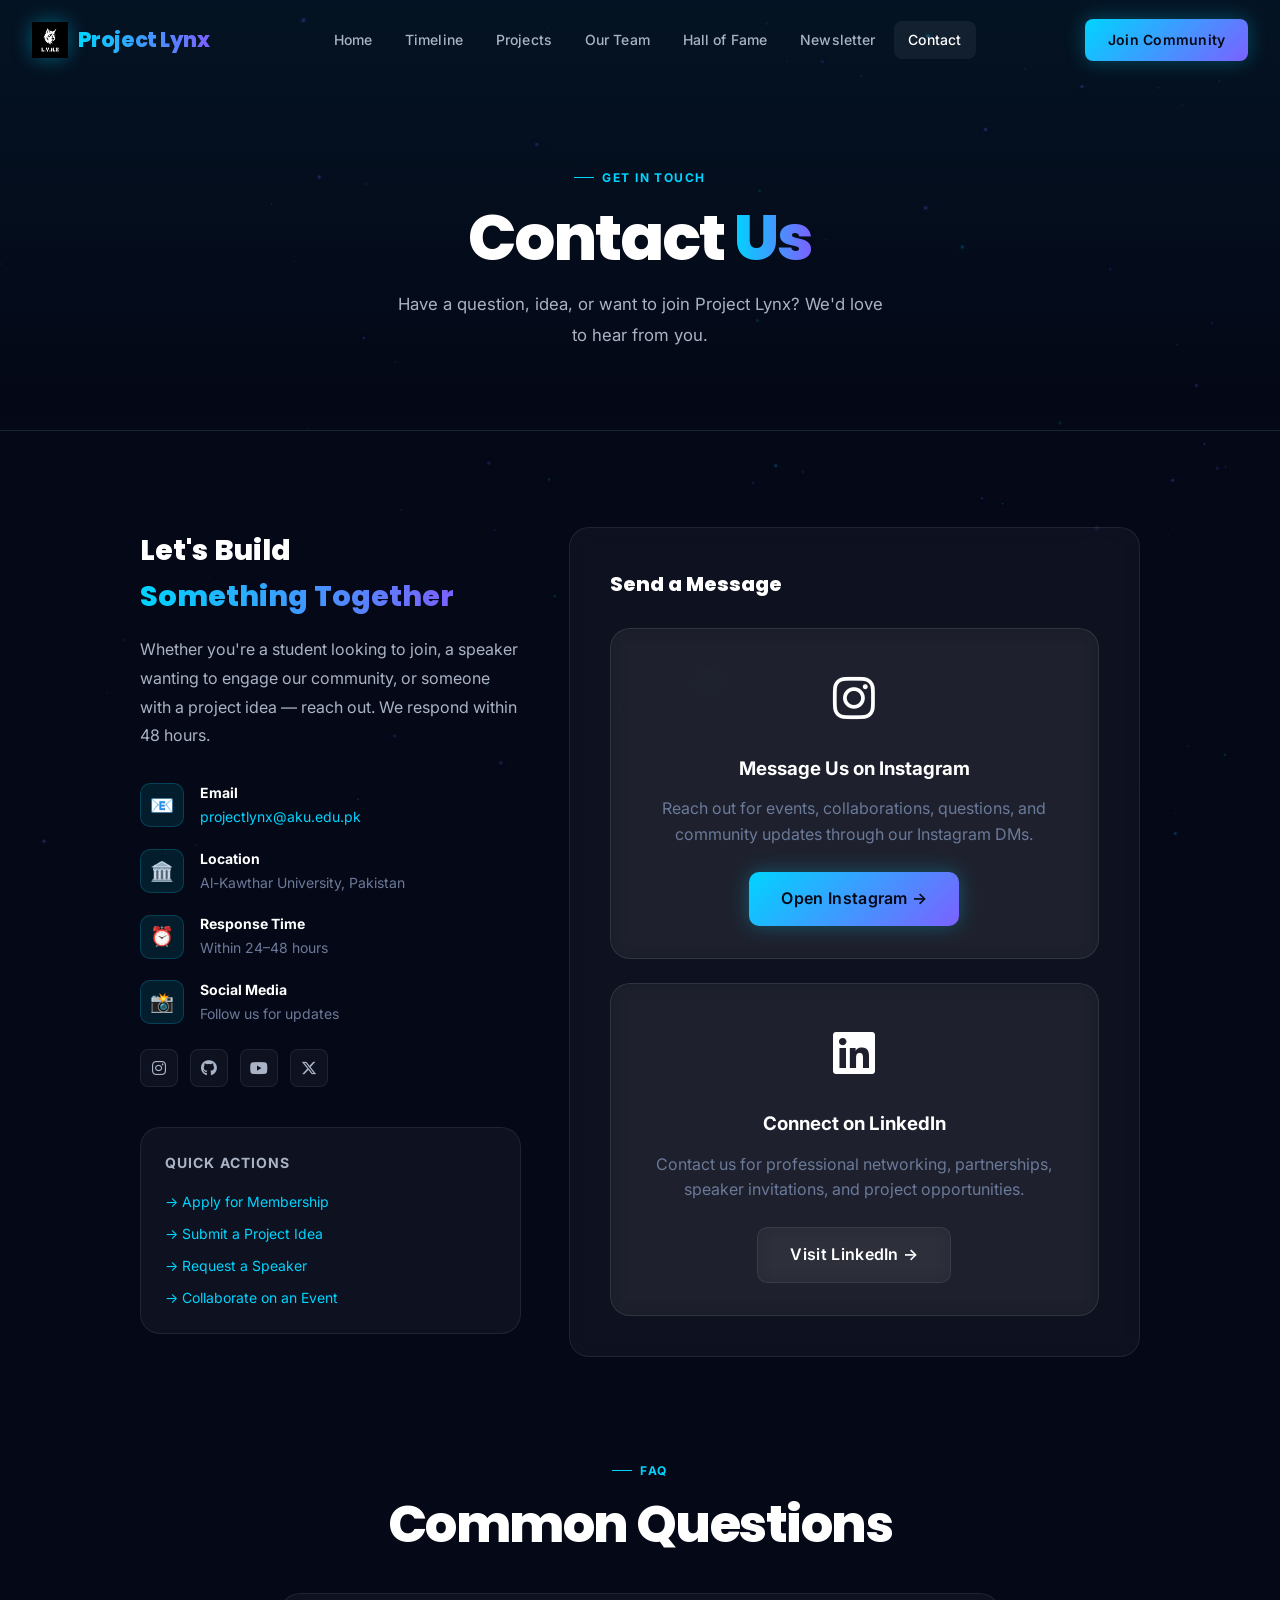
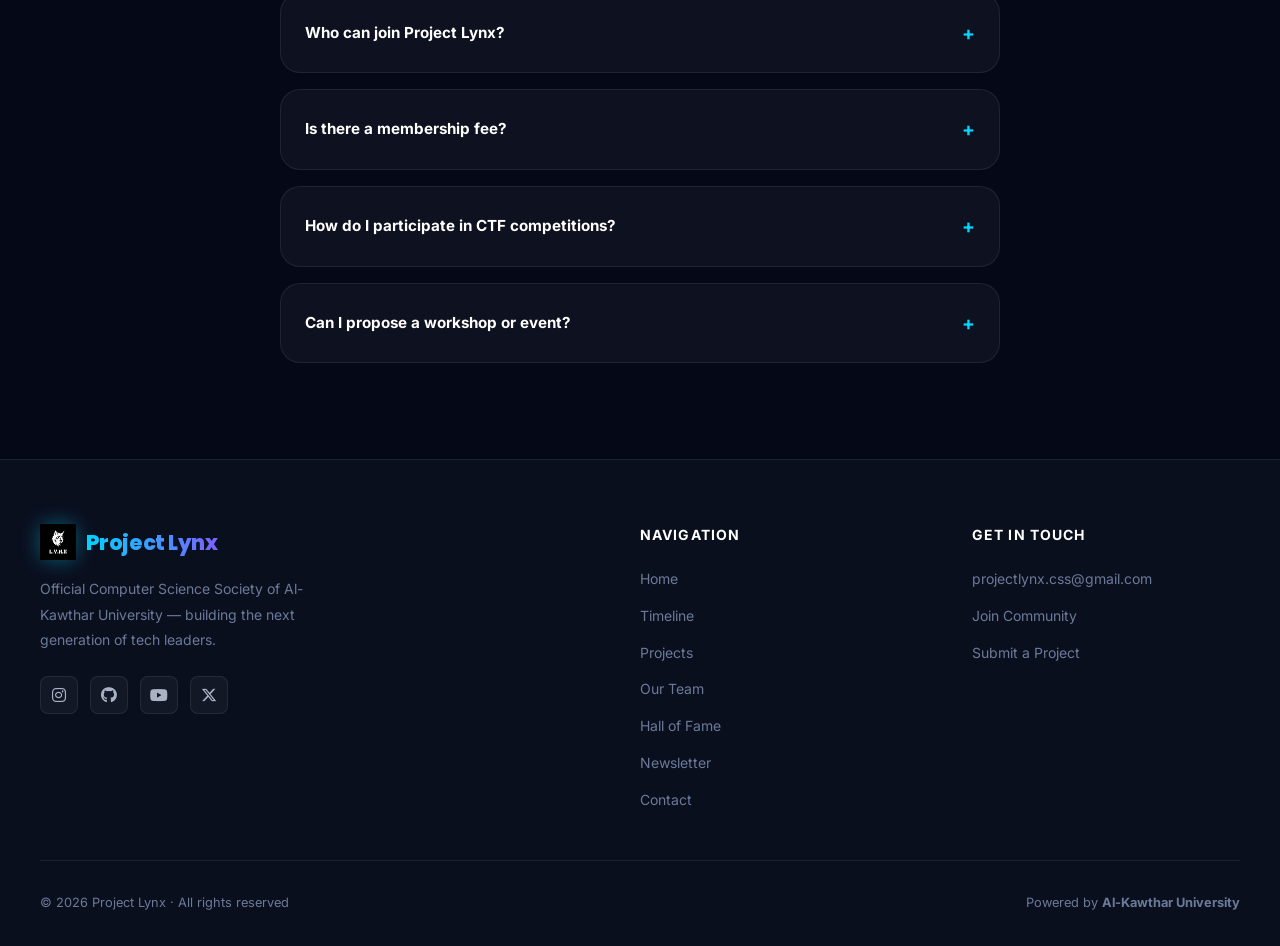
==== commit ffcf886a: "Add files via upload" ====
--- a/contact.html
+++ b/contact.html
@@ -118,7 +118,7 @@
       <div class="contact-form reveal">
         
         <h3 style="font-family:var(--font-display);font-size:1.25rem;font-weight:800;margin-bottom:1.75rem;">Send a Message</h3>
-      <div style="display:grid;grid-template-columns:repeat(auto-fit,minmax(280px,1fr));gap:1.5rem;">
+      <div style="display:grid;grid-template-columns:repeat(auto-fit,minmax(min(100%, 280px),1fr));gap:1.5rem;">
 
   <!-- Instagram Card -->
 
--- a/css/style.css
+++ b/css/style.css
@@ -27,7 +27,7 @@
 /* ===== RESET & BASE ===== */
 *, *::before, *::after { box-sizing: border-box; margin: 0; padding: 0; }
 
-html { scroll-behavior: smooth; font-size: 16px; }
+html { scroll-behavior: smooth; font-size: 16px; overflow-x: hidden; }
 
 body {
   font-family: var(--font-main);
@@ -151,8 +151,8 @@
 .btn-sm { padding: 0.4rem 0.9rem; font-size: 0.8rem; }
 
 /* Hamburger */
-.nav-toggle { display: none; flex-direction: column; gap: 5px; cursor: pointer; padding: 4px; z-index: 1001; }
-.nav-toggle span { width: 24px; height: 2px; background: var(--text); border-radius: 2px; transition: var(--transition); display: block; }
+.nav-toggle { display: none; flex-direction: column; gap: 5px; cursor: pointer; padding: 4px; z-index: 1001; background: transparent; border: none; }
+.nav-toggle span { width: 24px; height: 2px; background: var(--primary); border-radius: 2px; transition: var(--transition); display: block; box-shadow: 0 0 6px rgba(0, 212, 255, 0.4); }
 .nav-toggle.active span:nth-child(1) { transform: rotate(45deg) translate(5px, 5px); }
 .nav-toggle.active span:nth-child(2) { opacity: 0; }
 .nav-toggle.active span:nth-child(3) { transform: rotate(-45deg) translate(5px, -5px); }
@@ -410,7 +410,7 @@
   pointer-events: none;
 }
 
-.event-info { padding: 3rem; }
+.event-info { padding: 3rem; min-width: 0; }
 .event-badge {
   display: inline-flex;
   align-items: center;
@@ -428,7 +428,7 @@
 }
 .event-badge::before { content: ''; width: 6px; height: 6px; background: var(--accent); border-radius: 50%; animation: pulse 1.5s infinite; }
 
-.event-info h2 { font-family: var(--font-display); font-size: 1.8rem; font-weight: 800; margin-bottom: 1rem; line-height: 1.2; }
+.event-info h2 { font-family: var(--font-display); font-size: 1.8rem; font-weight: 800; margin-bottom: 1rem; line-height: 1.2; word-wrap: break-word; }
 .event-meta { display: flex; flex-direction: column; gap: 0.5rem; margin-bottom: 1.5rem; }
 .event-meta-item { display: flex; align-items: center; gap: 0.5rem; font-size: 0.875rem; color: var(--subtext); }
 .event-meta-item .mi { color: var(--primary); font-size: 1rem; }
@@ -466,6 +466,9 @@
   color: var(--primary);
   display: block;
   line-height: 1;
+  min-width: 2.4ch;
+  text-align: center;
+  font-variant-numeric: tabular-nums;
 }
 
 .countdown-item .unit { font-size: 0.65rem; color: var(--muted); text-transform: uppercase; letter-spacing: 0.08em; margin-top: 0.25rem; display: block; }
@@ -929,26 +932,104 @@
   .vm-grid, .event-card, .projects-grid, .hof-grid, .contact-grid { grid-template-columns: 1fr; }
   .event-card { grid-template-columns: 1fr; }
   .event-visual { border-left: none; border-top: 1px solid var(--border); }
-  .timeline-line { left: 20px; }
-  .timeline-item { grid-template-columns: 0 auto 1fr; }
-  .timeline-item:nth-child(even) .tl-content { grid-column: 3; }
+
+  /* Timeline mobile: single column, all cards left-aligned */
+  .timeline-wrapper { padding: 2rem 0 2rem 0; }
+  .timeline-line { left: 11px; }
+
+  .timeline-item,
+  .timeline-item:nth-child(even) {
+    display: flex;
+    flex-direction: row;
+    align-items: stretch;
+  }
+
+  /* Hide spacers entirely */
+  .timeline-item .tl-spacer,
   .timeline-item:nth-child(even) .tl-spacer { display: none; }
-  .tl-spacer { display: none; }
+
+  /* Force order: dot first, content second (overrides HTML source order) */
+  .timeline-item .tl-dot,
+  .timeline-item:nth-child(even) .tl-dot { order: 1; }
+  .timeline-item .tl-content,
+  .timeline-item:nth-child(even) .tl-content { order: 2; }
+
+  /* Dot: small solid circle sitting on the line */
+  .timeline-item .tl-dot,
+  .timeline-item:nth-child(even) .tl-dot {
+    width: 12px;
+    height: 12px;
+    min-width: 12px;
+    background: var(--primary);
+    border: 2px solid var(--primary);
+    border-radius: 50%;
+    margin: 1.4rem 0.8rem 0 5px;
+    flex-shrink: 0;
+    box-shadow: 0 0 8px rgba(0, 212, 255, 0.6);
+    position: relative;
+    z-index: 2;
+  }
+
+  /* Content card fills remaining space */
+  .timeline-item .tl-content,
+  .timeline-item:nth-child(even) .tl-content {
+    grid-column: unset;
+    flex: 1;
+    min-width: 0;
+  }
+
+  .tl-content img {
+    max-width: 100%;
+    height: auto;
+    border-radius: var(--radius);
+  }
+  .tl-content h3 { font-size: 1rem; }
+  .tl-content p { font-size: 0.825rem; }
+  .tl-speaker { flex-wrap: wrap; gap: 0.5rem; padding: 0.6rem; }
+  .speaker-info { min-width: 0; word-wrap: break-word; }
+  .tl-winners .winner-item { font-size: 0.78rem; flex-wrap: wrap; }
+
   .domains-grid { grid-template-columns: 1fr 1fr; }
-  .stats-grid { grid-template-columns: repeat(2, 1fr); }
+  .stats-grid { grid-template-columns: repeat(2, 1fr); gap: 1.5rem; }
+  .stat-num-big { font-size: 2.4rem; }
   .team-grid { grid-template-columns: 1fr; }
   .footer-top { grid-template-columns: 1fr; gap: 2rem; }
   .hero-stats { gap: 1.5rem; }
+  .event-info { padding: 1.5rem; }
+  .event-info h2 { font-size: 1.4rem; }
+  .event-visual { padding: 2rem 1.5rem; }
+  .section-inner { overflow-x: hidden; }
   .form-row { grid-template-columns: 1fr; }
   .form-actions { flex-direction: column; }
   .countdown { gap: 0.4rem; }
+  .countdown-item .num { font-size: 1.5rem; }
+  .hero { padding: 6rem 1.2rem 3rem; }
+  .hero-desc { font-size: 0.95rem; }
 }
 
 @media (max-width: 480px) {
   .section { padding: 4rem 1.2rem; }
+  .stats-section { padding: 3rem 1.2rem; }
   .domains-grid { grid-template-columns: 1fr; }
-  .stats-grid { grid-template-columns: repeat(2, 1fr); }
+  .stats-grid { grid-template-columns: repeat(2, 1fr); gap: 1rem; }
+  .stat-num-big { font-size: 2rem; }
   .hero-title { font-size: 3rem; }
+  .hero-stats { gap: 1rem; }
+  .hero-stat .stat-num { font-size: 1.5rem; }
+  .hero-stat .stat-label { font-size: 0.7rem; }
+  .page-hero { padding: 8rem 1rem 3rem; }
+  .page-hero .section-title { font-size: clamp(1.8rem, 5vw, 3rem); }
+  .tl-content { padding: 1.25rem; }
+  .event-topics { gap: 0.35rem; }
+  .topic-tag { font-size: 0.7rem; padding: 0.2rem 0.6rem; }
+  .event-info { padding: 1.2rem; }
+  .event-info h2 { font-size: 1.2rem; }
+  .event-meta-item { font-size: 0.78rem; }
+  .countdown-item .num { font-size: 1.3rem; }
+  .countdown-item { padding: 0.5rem 0.3rem; }
+  .about-icon-grid { grid-template-columns: 1fr; }
+  .vm-card { padding: 1.5rem; }
+  .contact-form { padding: 1.5rem; }
 }
 
 /* ===== MISC ===== */
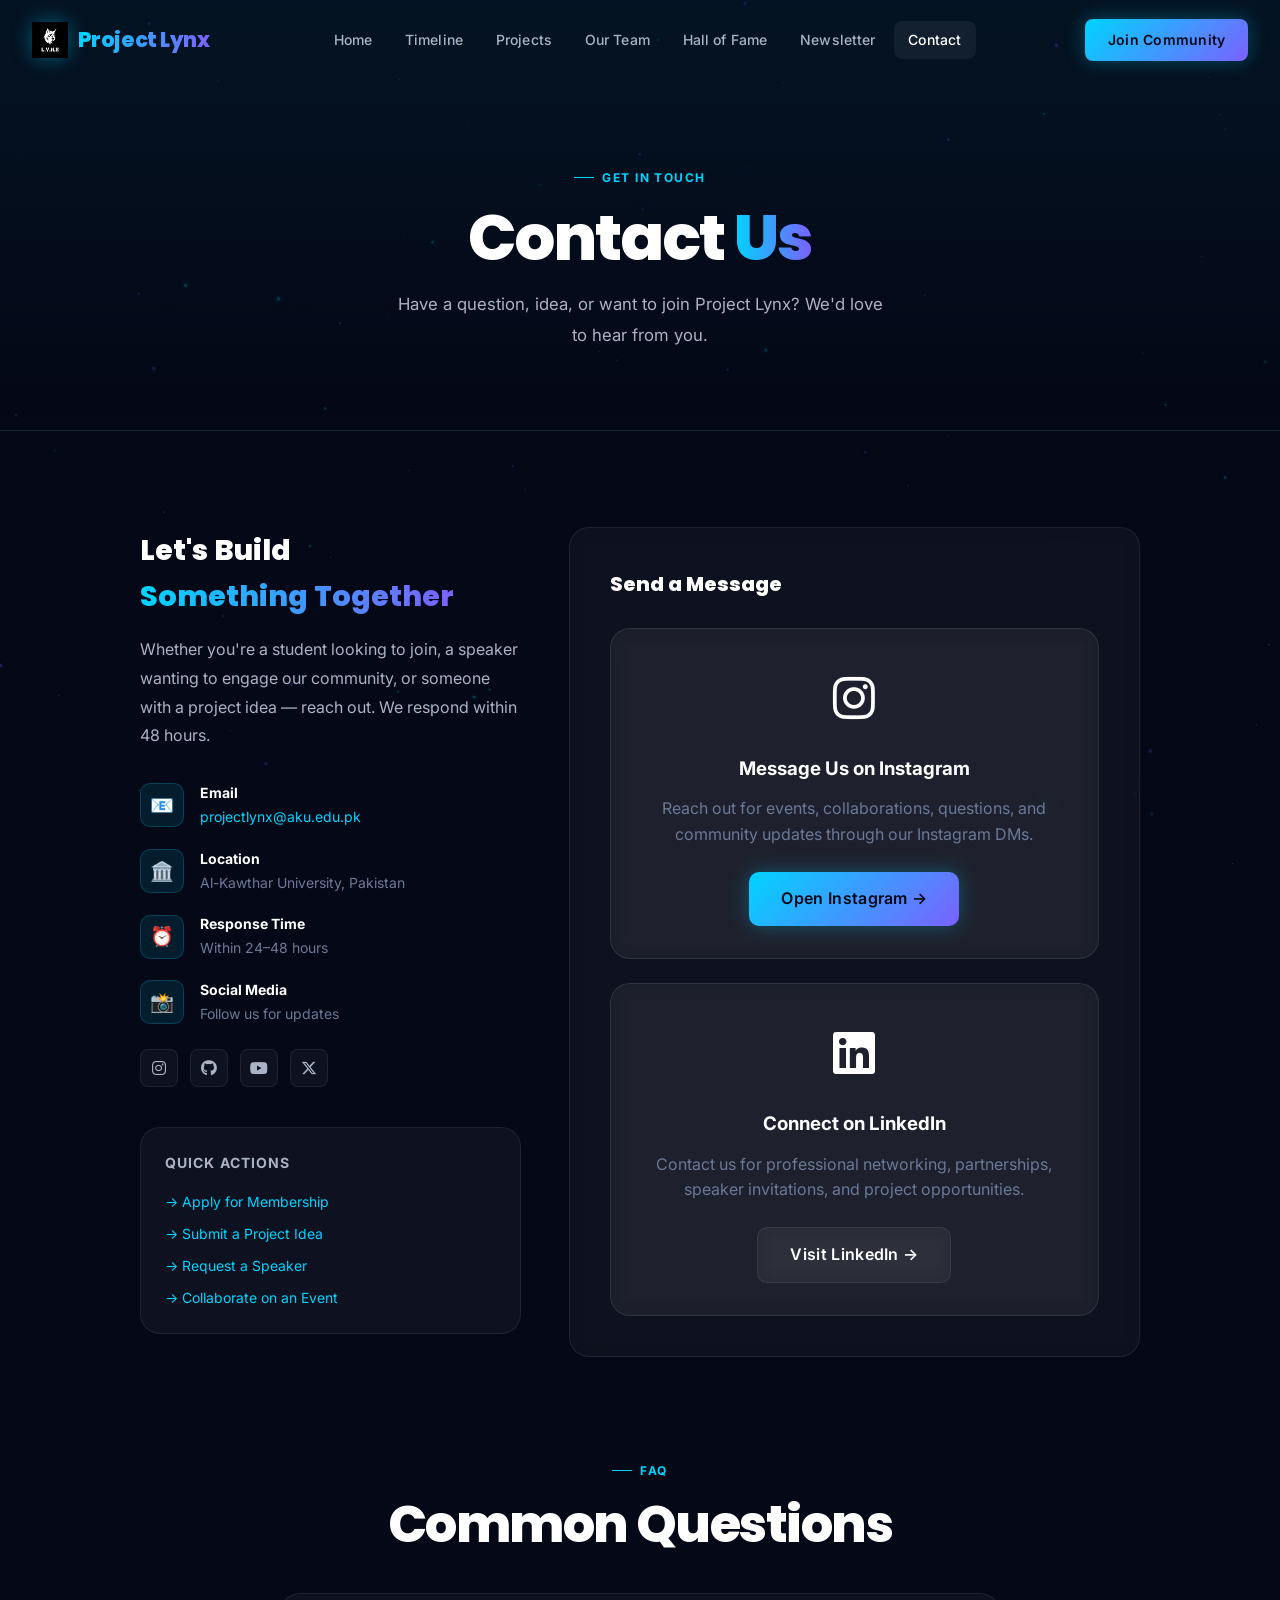
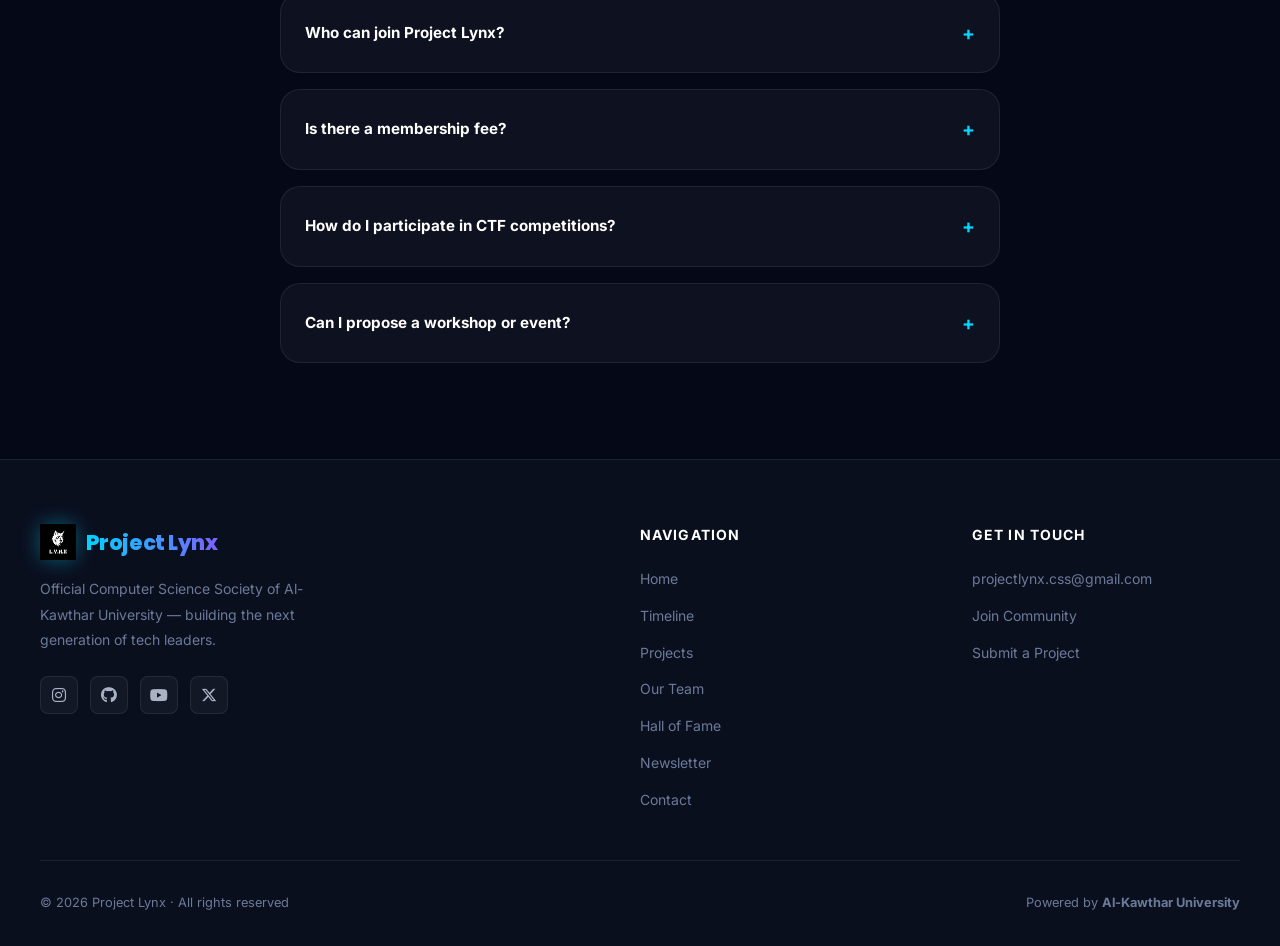
==== commit 65433c53: "Update contact.html" ====
--- a/contact.html
+++ b/contact.html
@@ -59,7 +59,7 @@
           <div class="ci-icon">📧</div>
           <div class="ci-text">
             <strong>Email</strong>
-            <span><a href="mailto:projectlynx@aku.edu.pk" style="color:var(--primary);">projectlynx@aku.edu.pk</a></span>
+            <span><a href="mailto:projectlynx.css@gmail.com" style="color:var(--primary);">projectlynx@aku.edu.pk</a></span>
           </div>
         </div>
 
--- a/css/style.css
+++ b/css/style.css
@@ -998,13 +998,18 @@
   .event-info { padding: 1.5rem; }
   .event-info h2 { font-size: 1.4rem; }
   .event-visual { padding: 2rem 1.5rem; }
-  .section-inner { overflow-x: hidden; }
   .form-row { grid-template-columns: 1fr; }
   .form-actions { flex-direction: column; }
   .countdown { gap: 0.4rem; }
   .countdown-item .num { font-size: 1.5rem; }
   .hero { padding: 6rem 1.2rem 3rem; }
   .hero-desc { font-size: 0.95rem; }
+
+  /* Center align content in cards on mobile */
+  .domain-card, .project-body, .vm-card, .about-text, .event-info { text-align: center; }
+  .domain-tags, .project-stack, .event-topics, .team-links { justify-content: center; }
+  .hof-card { flex-direction: column; align-items: center; text-align: center; gap: 1rem; }
+  .project-body .btn, .event-info .btn, .vm-card .btn, .about-text .btn { display: inline-flex; margin: 0 auto; }
 }
 
 @media (max-width: 480px) {
